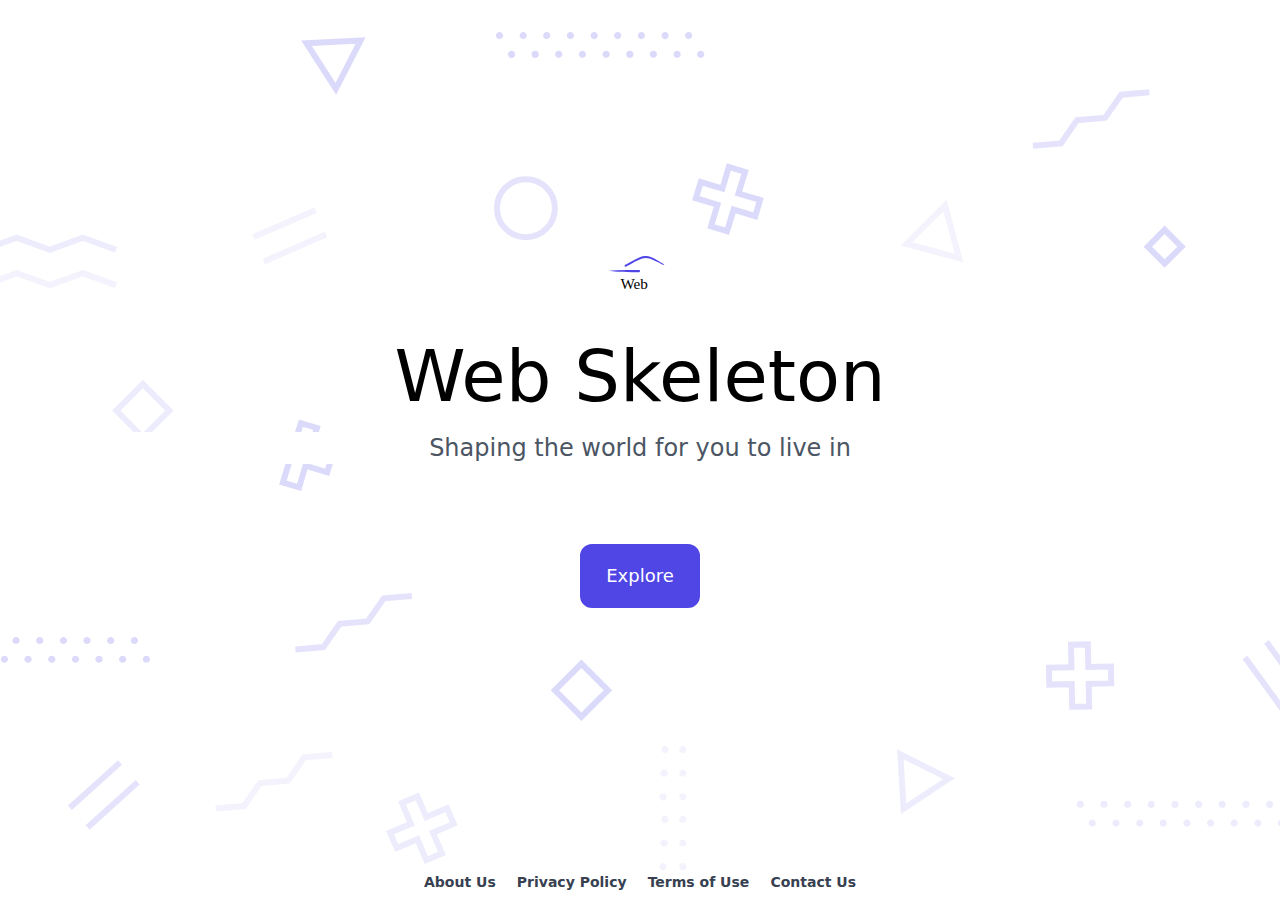
==== index.html @ ca3275e6 "deploy: 33549918d21f39ccb379ab0b0d4706191b213861" ====
<!doctype html><html lang=en>
<head>
<meta name=generator content="Hugo 0.86.0">
<meta charset=utf-8>
<meta name=description content="Welcome to the website of Web Skelton, the leading creator of digital shapes on the planet, providing precise shape creations that are ready to use.">
<meta name=viewport content="width=device-width,initial-scale=1">
<link rel=stylesheet href=./index.css>
<title>Acme Corporation</title>
</head>
<body class=home>
<section>
<img src=./image/logo.svg alt="Acme Logo" width=64>
<h1>Web Skeleton</h1>
<h2>Shaping the world for you to live in</h2>
<a href=./about>Explore</a>
</section>
<footer>
<a href=./about>About Us</a>
<a href=./privacy>Privacy Policy</a>
<a href=./terms>Terms of Use</a>
<a href=./contact>Contact Us</a>
</footer>
</body>
</html>
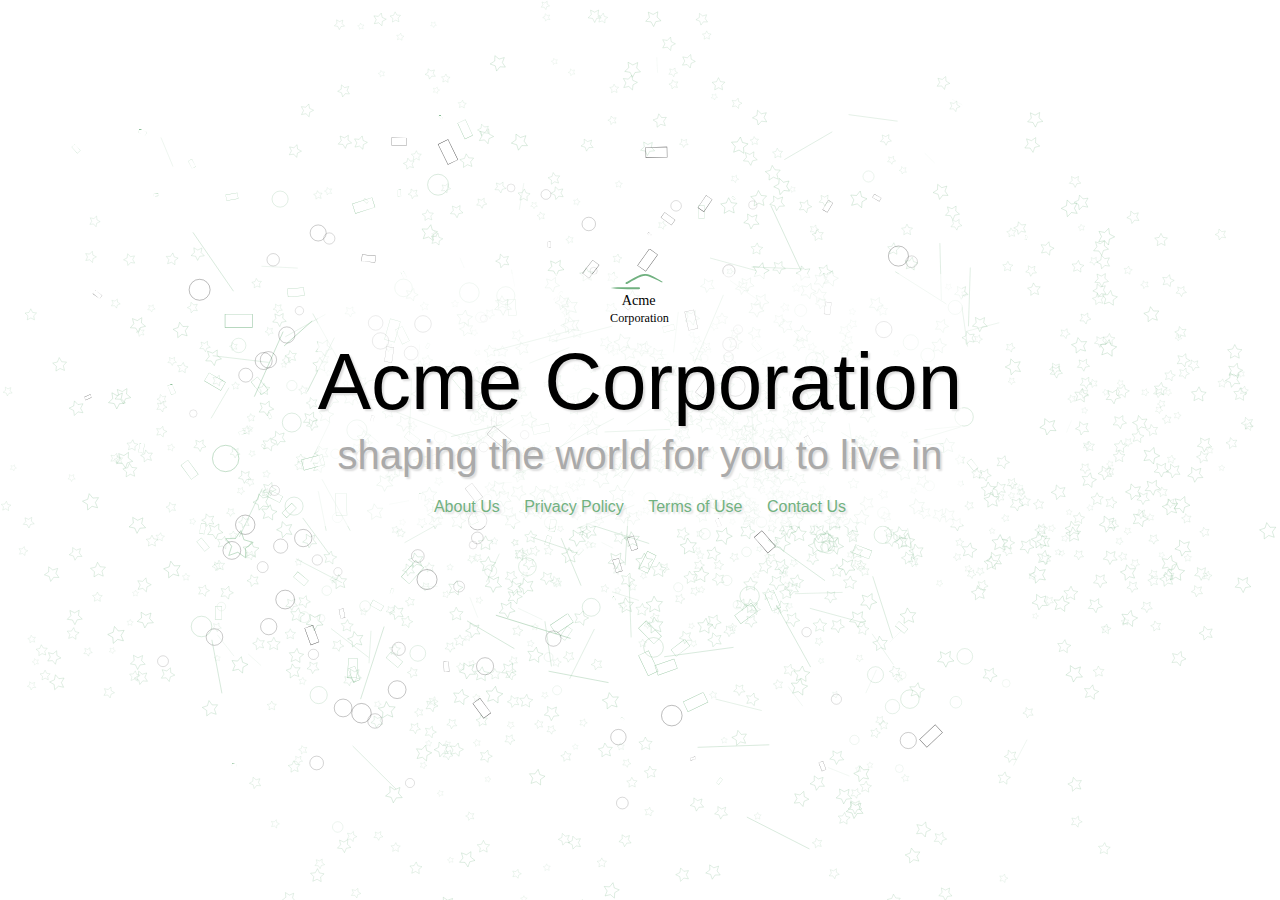
==== commit f8cc0d5f: "deploy: 0df8dbbd9d7f996f05f24c72f58c45c9f589a8d9" ====
--- a/index.html
+++ b/index.html
@@ -1,24 +1,21 @@
-<!doctype html><html lang=en>
+<!doctype html><html>
 <head>
 <meta name=generator content="Hugo 0.86.0">
-<meta charset=utf-8>
-<meta name=description content="Welcome to the website of Web Skelton, the leading creator of digital shapes on the planet, providing precise shape creations that are ready to use.">
-<meta name=viewport content="width=device-width,initial-scale=1">
-<link rel=stylesheet href=./index.css>
-<title>Acme Corporation</title>
+<link rel=stylesheet type=text/css href=./index.css>
+<title>Welcome to Acme</title>
+<meta name=description content="Welcome to the website of Acme Corporation, the leading creator of digital shapes on the planet, providing precise shape creations that are ready to use.">
 </head>
-<body class=home>
+<body>
 <section>
-<img src=./image/logo.svg alt="Acme Logo" width=64>
-<h1>Web Skeleton</h1>
-<h2>Shaping the world for you to live in</h2>
-<a href=./about>Explore</a>
-</section>
-<footer>
+<main>
+<img src=./image/logo.svg width=60px>
+<h1 class=intro>Acme Corporation</h1>
+<h2>shaping the world for you to live in</h2>
 <a href=./about>About Us</a>
 <a href=./privacy>Privacy Policy</a>
 <a href=./terms>Terms of Use</a>
 <a href=./contact>Contact Us</a>
-</footer>
+</main>
+</section>
 </body>
 </html>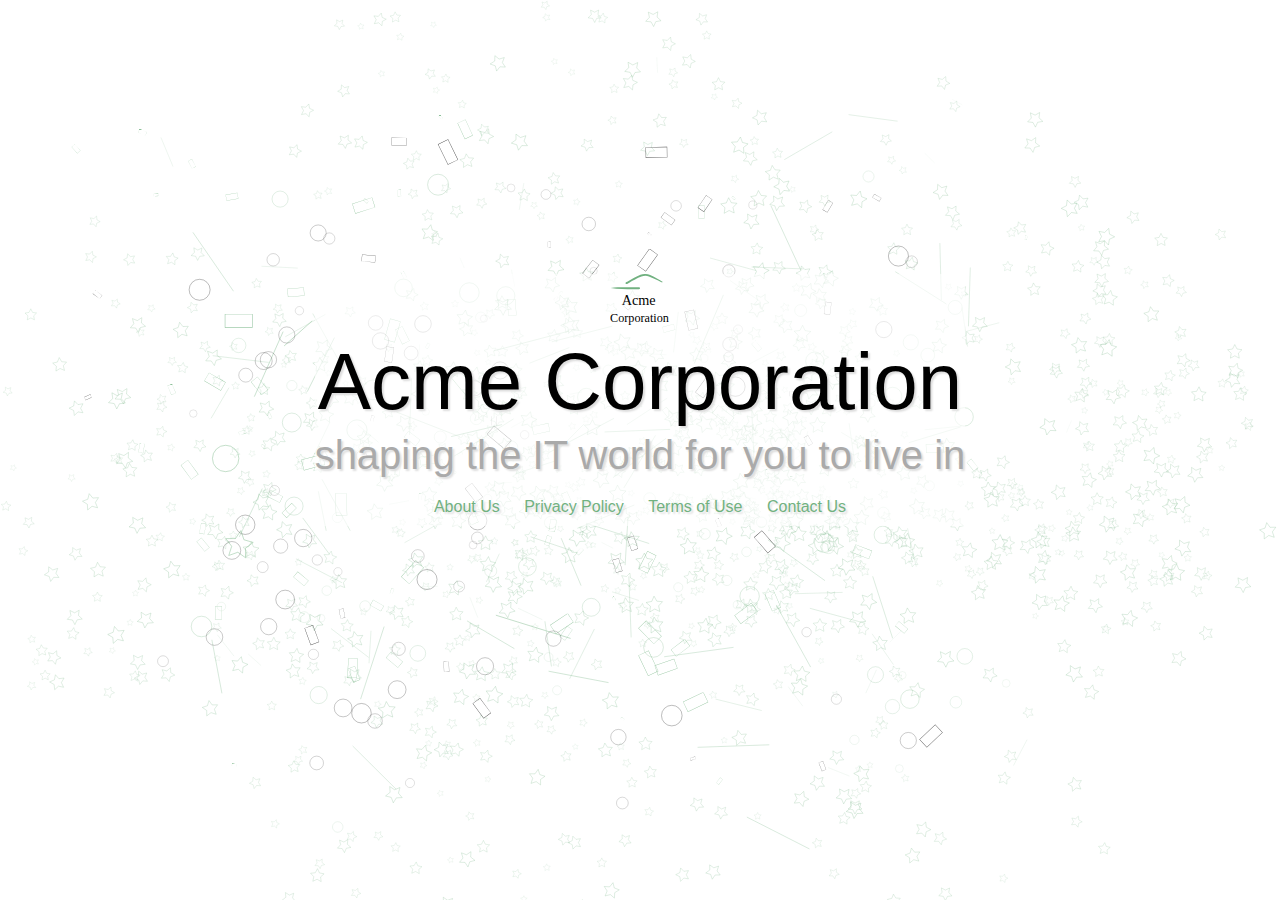
==== commit 64da3681: "deploy: e6496ceca2dca5494693b97372a74b074b9645cf" ====
--- a/index.html
+++ b/index.html
@@ -2,15 +2,15 @@
 <head>
 <meta name=generator content="Hugo 0.86.0">
 <link rel=stylesheet type=text/css href=./index.css>
-<title>Welcome to Acme</title>
-<meta name=description content="Welcome to the website of Acme Corporation, the leading creator of digital shapes on the planet, providing precise shape creations that are ready to use.">
+<title>Welcome to Gene Kuo</title>
+<meta name=description content="Welcome to the website of Gene Kuo the leading creator of digital shapes on the planet, providing precise shape creations that are ready to use.">
 </head>
 <body>
 <section>
 <main>
 <img src=./image/logo.svg width=60px>
 <h1 class=intro>Acme Corporation</h1>
-<h2>shaping the world for you to live in</h2>
+<h2>shaping the IT world for you to live in</h2>
 <a href=./about>About Us</a>
 <a href=./privacy>Privacy Policy</a>
 <a href=./terms>Terms of Use</a>
